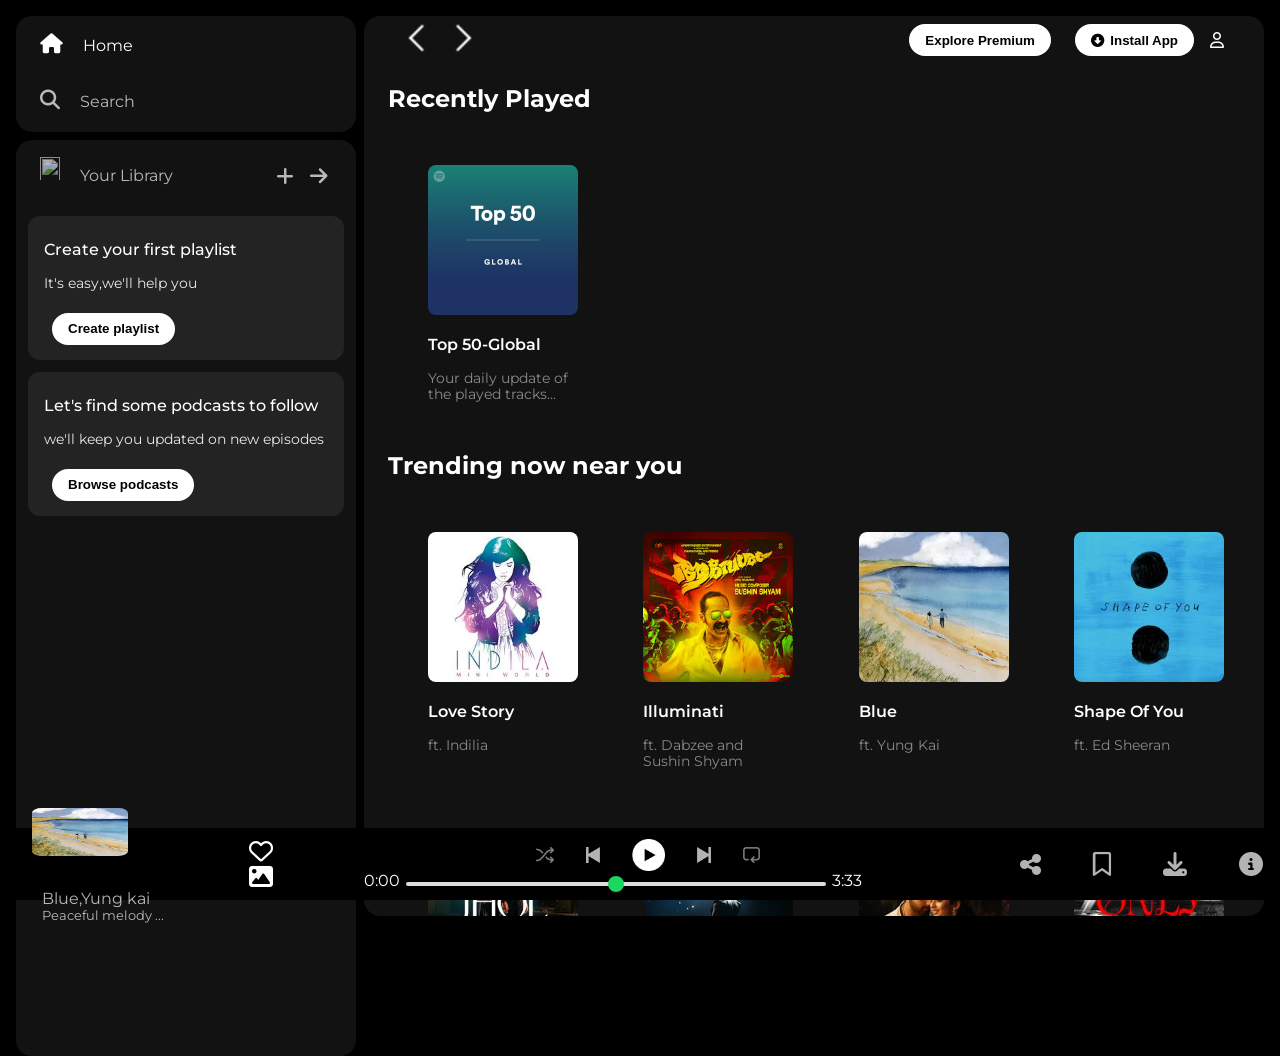
==== public/index.html @ 7adc6b74 "Update index.html" ====
<!DOCTYPE html>
<html lang="en">
<head>
    <meta charset="UTF-8">
    <meta name="viewport" content="width=device-width, initial-scale=1.0">
    <link rel="icon" href="../components/logo.png">
    <title>Spotify - Web Player: Music for everyone</title>
    <link rel="stylesheet" href="style.css"/>
    <link rel="stylesheet" href="https://cdnjs.cloudflare.com/ajax/libs/font-awesome/6.7.2/css/all.min.css" integrity="sha512-Evv84Mr4kqVGRNSgIGL/F/aIDqQb7xQ2vcrdIwxfjThSH8CSR7PBEakCr51Ck+w+/U6swU2Im1vVX0SVk9ABhg==" crossorigin="anonymous" referrerpolicy="no-referrer" />
    <link rel="preconnect" href="https://fonts.googleapis.com">
<link rel="preconnect" href="https://fonts.gstatic.com" crossorigin>
<link href="https://fonts.googleapis.com/css2?family=Montserrat:ital,wght@0,100..900;1,100..900&display=swap" rel="stylesheet">
    
</head>
<body>
    <div class="main">
    <div class="sidebar">
    <div class="nav">
        <div class="nav-option" style="opacity:1;" >
            <i class="fa-solid fa-house"></i>
            <a href="#">Home</a>
        </div>
        <div class="nav-option">
            <i class="fa-solid fa-magnifying-glass"></i>
            <a href="#">Search</a>
        </div>
    </div>
    <div class="library">
        <div class="options">
        <div class="lib-option nav-option">
            <img src="../components/Library_icon.png">
            <a href="#">Your Library</a>
            </div>
            <div class="icons">
                <i class="fa-solid fa-plus"></i>
                <i class="fa-solid fa-arrow-right"></i>
            </div>
        </div>
        <div class="lib-box">
            <div class="box">
                <p class="box-p1">Create your first playlist</p>
                <p class="box-p2">It's easy,we'll help you</p>
                <button class="badge">Create playlist</button>
            </div>
            <div class="box">
                <p class="box-p1">Let's find some podcasts to follow</p>
                <p class="box-p2">we'll keep you updated on new episodes</p>
                <button class="badge">Browse podcasts</div>
            </div>
            </div>
        </div>

    <div class="main_content">
        <div class="sticky-nav">
            <div class="sticky-nav-icons">
            <img src="../components/backic.png">
            <img src="../components/forwic.png" class="hide"></div>
            <div class="sticky-nav-options">
            <button class="badge nav-item hide">Explore Premium</button>
            <button class="badge nav-item dark-badge"><i class="fa-solid fa-circle-down"></i>Install App</button>
            <i class="fa-regular fa-user nav-item"></i></div>
            </div>


            <h2>Recently Played</h2>
            <div class="card-container">
                <div class="card">
                    <img src="../components/card1.jpeg" class="card-img">
                    <p class="card-title">Top 50-Global</p>
                    <p class="card-info">Your daily update of the played tracks...</p>
                </div>
            </div>



            <h2>Trending now near you</h2>
            <div class="card-container song-cards">
                <div class="card">
                    <img src="../components/card2.jpg" class="card-img">
                    <p class="card-title">Love Story</p>
                    <p class="card-info">ft. Indilia</p>
                </div>
                <div class="card">
                    <img src="../components/card3.jpg" class="card-img">
                    <p class="card-title">Illuminati</p>
                    <p class="card-info">ft. Dabzee and Sushin Shyam</p>
                </div>
                <div class="card">
                    <img src="../components/card4.jpg" class="card-img">
                    <p class="card-title">Blue</p>
                    <p class="card-info">ft. Yung Kai</p>
                </div>
                <div class="card">
                    <img src="../components/card7.jpg" class="card-img">
                    <p class="card-title">Shape Of You</p>
                    <p class="card-info">ft. Ed Sheeran</p>
                </div>
                <div class="card">
                    <img src="../components/card8.jpg" class="card-img">
                    <p class="card-title">Jhol</p>
                    <p class="card-info">ft. Mannu and Annural Khalid</p>
                </div>
                <div class="card">
                    <img src="../components/card13.jpg" class="card-img">
                    <p class="card-title">On my way</p>
                    <p class="card-info">ft. Alan Walker</p>
                </div>
                <div class="card">
                    <img src="../components/card14.jpg" class="card-img">
                    <p class="card-title">Marali Manasagide</p>
                    <p class="card-info">ft. Sanjith Hegde , Banaras</p>
                </div>
                <div class="card">
                    <img src="../components/card15.jpg" class="card-img">
                    <p class="card-title">Gata Only</p>
                    <p class="card-info">ft. FloyyMenor and Cris MJ</p>
                </div>
                <div class="card">
                    <img src="../components/card16.jpg" class="card-img">
                    <p class="card-title">Lexus</p>
                    <p class="card-info">ft. Ed Sheeran</p>
                </div>
                <div class="card">
                    <img src="../components/card17.jpg" class="card-img">
                    <p class="card-title">Bandiddu Obbane</p>
                    <p class="card-info">ft. Rahul Dit'O</p>
                </div>
                <div class="card">
                    <img src="../components/card18.jpg" class="card-img">
                    <p class="card-title">Bol do na zara</p>
                    <p class="card-info">Armaan Malik , Azaar.</p>
                </div>
                <div class="card new-card">
                    <b>Yet to come.... :)</b>
                </div>
            </div>

            <h2>Featured Charts</h2>
            <div class="card-container featured">
                <div class="card">
                    <img src="../components/card5.jpeg" class="card-img">
                    <p class="card-title">Top Songs Global</p>
                    <p class="card-info">Set up your weekly Global beat...</p>
                </div>
                <div class="card">
                    <img src="../components/card6.jpeg" class="card-img">
                    <p class="card-title">Top Songs India</p>
                    <p class="card-info">Set up your daily Indian beat...</p>
                </div>
                <div class="card">
                    <img src="../components/card9.jpg" class="card-img">
                    <p class="card-title">Top 50 India</p>
                    <p class="card-info">Wanna have a Indian funda in your ears...</p>
                </div>
                <div class="card">
                    <img src="../components/card10.jpg" class="card-img">
                    <p class="card-title">Top Hit Songs</p>
                    <p class="card-info">We have got the Best Hit Songs for u...</p>
                </div>
                <div class="card">
                    <img src="../components/card12.jpg" class="card-img">
                    <p class="card-title">Top Aura Songs</p>
                    <p class="card-info">Wanna have the Main Character feel...</p>
                </div>
                <div class="card">
                    <img src="../components/card11.jpg" class="card-img">
                    <p class="card-title">Top Romantic Songs</p>
                    <p class="card-info">Let us make your moment still more special...</p>
                </div>
                <div class="card">
                    <img src="../components/card19.jpg" class="card-img">
                    <p class="card-title">Top Sad Songs</p>
                    <p class="card-info">Let all your sadness wipe off with music..</p>
                </div>
                <div class="card">
                    <img src="../components/card20.jpg" class="card-img">
                    <p class="card-title">Top Relaxing Songs</p>
                    <p class="card-info">Perfect for eternal peace...</p>
                </div>
            </div>
            <div class="footer">
                <div class="line">

                </div>
            </div>
            </div>


    <div class="music-player">
        <div class="album">
            <div class="album-left">
                <img src="../components/card4.jpg">
                <div class="album-content">
                    <p><span style="font-size:1rem;opacity:1;">Blue,Yung kai</span><br>
                        Peaceful melody ...</p>
            </div>
            </div>
            <div class="album-icons">
                <i class="fa-regular fa-heart"></i>
                <i class="fa-solid fa-image"></i>
            </div>
        </div>
        <div class="player">
                <div class="player-controls">
                    <img src="../components/player_icon1.png" class="player-control-icon">
                    <img src="../components/player_icon2.png" class="player-control-icon sec" >
                    <img src="../components/player_icon3.png" class="player-control-icon" style="opacity:1; height:2rem;">
                    <img src="../components/player_icon4.png" class="player-control-icon sec " >
                    <img src="../components/player_icon5.png" class="player-control-icon ">
                </div>
                <div class="playback-bar">
                    <span class="curr-time">0:00</span>
                    <input type="range" min="0" max="100" step="1" class="progress-bar">
                    <span class="tot-time">3:33</span>
                </div>
        </div>
        <div class="control">
            <i class="fa-solid fa-share-nodes"></i>
            <i class="fa-regular fa-bookmark"></i>
            <i class="fa-solid fa-download"></i>
            <i class="fa-solid fa-circle-info"></i>
        </div>
    </div>
    </div>
</body>
</html>
---- public/style.css ----
body{
    font-family: "Montserrat", sans-serif;
    font-optical-sizing: auto;
    font-weight: weight;
    font-style: normal;
    background-color:#000;
    color:#fff;
    overflow:hidden;/* if the content goes outside the window or the screen then it will not be visible and we cant even get it by scrolling also */
}

.main{
    display:flex;
    height:100vh;
    padding:0.5rem;
}

.sidebar{
    background-color:#000;/* we ge this from color picker */
    width:340px;
    border-radius:1rem; /* 16px */
    margin-right:0.5rem;
}

.main_content{
    background-color:#121212;
    flex:1;/* it means the remaining spaces after giving necessary spaces to all the other elements such as sidebar and music-player*/
    border-radius:1rem;
    overflow:auto;/* we only need the scrolling feature for this part of the spotify beacuse it has got the list of songs */
    padding:0 1.5rem 0 1.5rem;
}

.music-player{
    background-color:rgb(0, 0, 0);
    position:fixed;
    bottom:0px;
    width:100%;
    height:72px;
}

a{
    text-decoration:none;
    color:#fff;
}

.nav{
    background-color: #121212;
    border-radius:1rem;
    display:flex;
    flex-direction:column;
    justify-content:center;
    height:100px;/* we can get this value by inspecting the original spotify website */
    padding:0.5rem 0.75rem;
}

.nav-option{
    line-height:2.5rem;
    opacity:0.7;
    padding:0.5rem 0.75rem;
}

.nav-option:hover{
    opacity:1;
}
.nav-option i{
    font-size:1.25rem;
}

.nav-option a{
    font-size:1rem;
    margin-left:1rem;
}

.library{
    background-color: #121212;
    border-radius:1rem;
    height:100%;
    margin-top:0.5rem;
    padding:0.5rem 0.75rem;
}

.options{
    display:flex;
    justify-content:space-between;
    align-items:center;
}

.lib-option img{
    height:1.5rem;
    width:1.25rem;
}

.icons{
    font-size:1.25rem;  
    display:flex;
}

.icons i{
    opacity:0.7;
    margin-right:1rem;
}

.icons i:hover{
    opacity:1;
}

.box{
   background-color:#232323;
    height:8rem;
    border-radius:0.75rem;
    margin:0.75rem 0 0.75rem 0;
    padding:0.5rem 1rem;
}

.box-p1{
    font-size:1rem;
    font-weight:500;
}

.box-p2{
    font-size:0.85rem;
    opacity:0.9;
}

.badge{
    background-color:#fff;
    border:none;
    border-radius:100px;
    padding:0.25rem 1rem;
    font-weight:700;
    color:black;
    margin:0.5rem;
    height:2rem;
    width:fit-content;
}

.sticky-nav{
    position:sticky;
    top:0;
    background-color:#121212;
    display:flex;
    justify-content:space-between;
    align-items:center;
    padding-top:1rem 0 1rem 0;
    z-index:10;
}

.sticky-nav-icons img{
 height:2rem;
 width:2rem;
 margin-left:0.75rem;
}

.sticky-nav-options{
    display:flex;
    justify-content: center;
    align-items: center;
}

.nav-item{
    margin-right:1rem;
}
.dark-badge{
    background-color: #fff;
    color:#000;
}
.dark-badge i{
    margin-right:0.4rem;
}

@media (max-width:1000px){
    .hide{
        display:none;
    }
}

.card{
    background-color:#121212;
    width:150px;
    border-radius:0.5rem;
    padding:1rem;
    margin-left:1.5rem;
    margin-top:1rem;
}

.card:hover{
    background-color:#232323;
}

.card-container{
    display:flex;
    flex-wrap:wrap;
}

.song-cards{
    justify-content: space-between;
}
.card-img{
    width:100%;
    border-radius:0.5rem;
}

.card-title{
  font-weight:600;
}

.card-info{
    font-size:0.85rem;
    opacity:0.5;
}

.new-card{
    opacity:0;
    text-align:center;
    padding-top:8rem;
}

.new-card:hover{
    opacity:0.7;
    color:#575050;
    font-style:italic;
}

.featured div{
    margin-right:2rem;
}

.footer{
    height:300px;
    display:flex;
    align-items:center;
    justify-content: center;
}

.line{
    width:90%;
    height:50%;
    border-top:1px solid white;
    opacity:0.4l
}

.music-player{
    display:flex;
    justify-content:space-between;
    align-items:center;
}

.player-controls{
    display:flex;
    justify-content:center;
    align-items:center;   
}


.player{
    width:50%;
}

.player-control-icon{
    height:1rem;
    margin-right:2rem;
    opacity:0.5;
}

.sec{
    opacity:0.7
}

.player-control-icon:hover{
    opacity:1;
}

.progress-bar{
    width:70%;
    /* appearance property controls the UI of the element based on the operating system in which we are opening it 
    by setting it to null we can remove those default styles and apply our own styles for that element*/
    appearance:none;
    background-color:transparent;
    cursor:pointer;
    /* we can study the document "quirksmode.org" for leaarning on how to style sliders in css */
}

.progress-bar::-webkit-slider-runnable-track{
    background-color:#ddd;
    border-radius:100px;
    height:0.2rem;
}

.progress-bar::-webkit-slider-thumb{
    appearance: none;
    height:1rem;
    width:1rem;
    background-color:#1bd760;
    border-radius:50%;
    margin-top:-6px;
}

.album{
    width:25%;
    padding:1rem;
    justify-content:space-between;
    align-items:center;
    display:flex;
     margin-right:1rem;
}

.album img{
    height:3rem;
    width:6rem;
    border-radius:10%;
    justify-content:center;
    margin-top:2rem;
}
.album-content{
    display:inline-block;
    opacity:1;
    font-size:1.2rem;
    margin-left:0.6rem;
    margin-top:1rem;
}
.album-content p{
    opacity:0.7;
    font-size:0.8rem;
    padding-bottom:1rem;
}

.album-content p:hover{
    opacity:1;
}
.album-icons{
    margin-right:2rem;
}
.album-icons i{
    padding-right:0.8rem;
    font-size:1.5rem;
}
.album-left{
    padding-right:4rem;
    justify-content:center;
}


.control{
    width:25%;
    margin-left:2rem;
}
.control i{
    padding:1rem;
    font-size:1.5rem;
    padding:1.5rem;
    opacity:0.7;
}
.control i:hover{
    opacity:1;
    font-size:1.8rem;
}
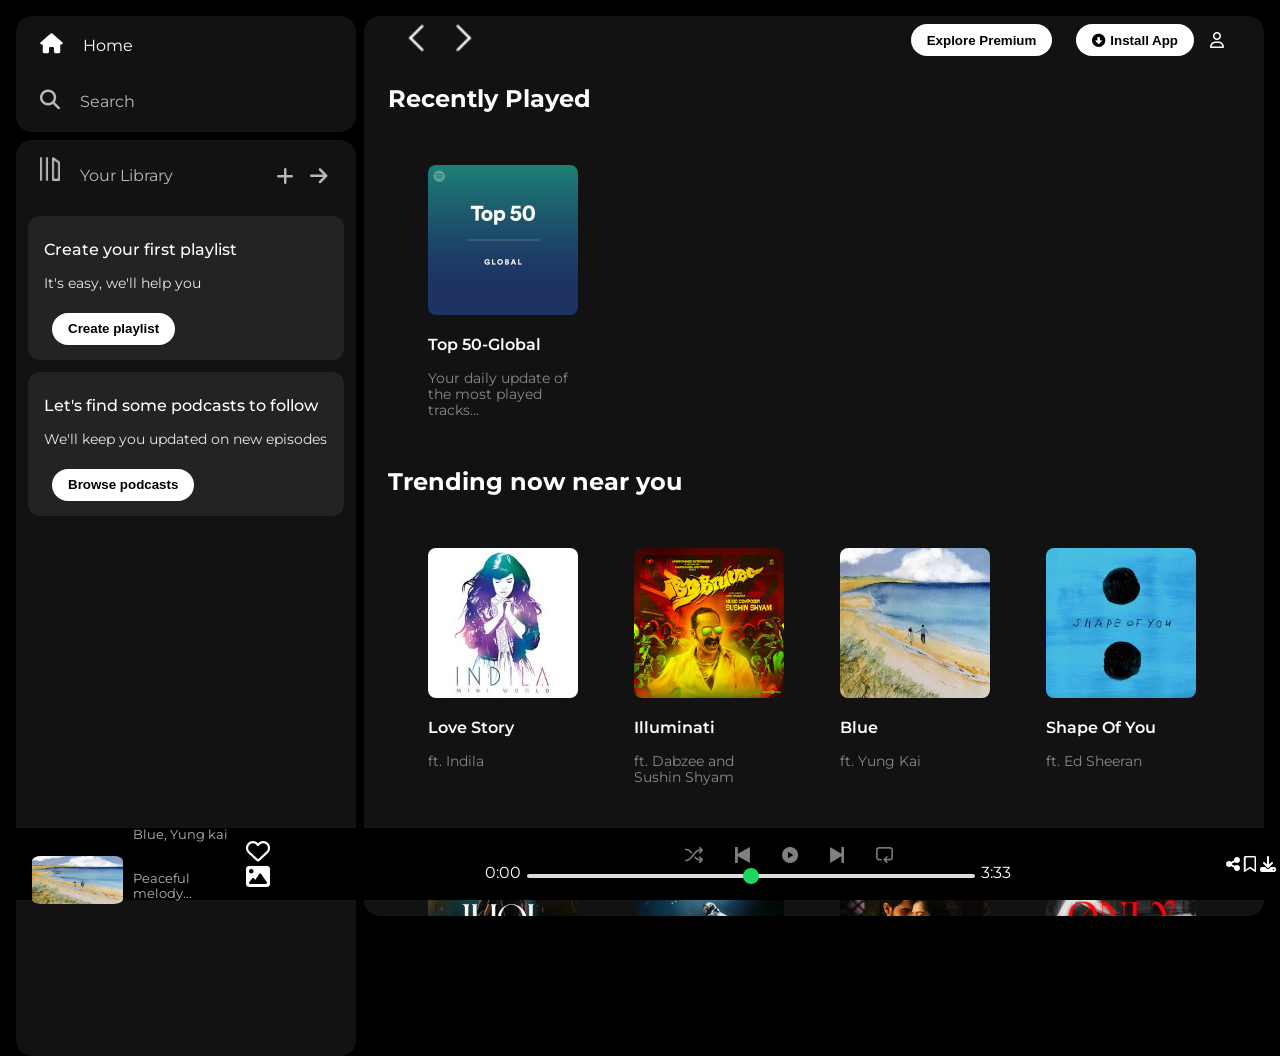
==== commit 3f6aa396: "Update index.html" ====
--- a/public/index.html
+++ b/public/index.html
@@ -6,221 +6,177 @@
     <link rel="icon" href="../components/logo.png">
     <title>Spotify - Web Player: Music for everyone</title>
     <link rel="stylesheet" href="style.css"/>
-    <link rel="stylesheet" href="https://cdnjs.cloudflare.com/ajax/libs/font-awesome/6.7.2/css/all.min.css" integrity="sha512-Evv84Mr4kqVGRNSgIGL/F/aIDqQb7xQ2vcrdIwxfjThSH8CSR7PBEakCr51Ck+w+/U6swU2Im1vVX0SVk9ABhg==" crossorigin="anonymous" referrerpolicy="no-referrer" />
+    <link rel="stylesheet" href="https://cdnjs.cloudflare.com/ajax/libs/font-awesome/6.5.2/css/all.min.css" integrity="sha512-SnH5WK+bZxgPHs44uWIX+LLJAJ9/2PkPKZ5QiAj6Ta86w+fsb2TkcmfRyVX3pBnMFcV7oQPJkl9QevSCWr3W6A==" crossorigin="anonymous" referrerpolicy="no-referrer" />
     <link rel="preconnect" href="https://fonts.googleapis.com">
-<link rel="preconnect" href="https://fonts.gstatic.com" crossorigin>
-<link href="https://fonts.googleapis.com/css2?family=Montserrat:ital,wght@0,100..900;1,100..900&display=swap" rel="stylesheet">
-    
+    <link rel="preconnect" href="https://fonts.gstatic.com" crossorigin>
+    <link href="https://fonts.googleapis.com/css2?family=Montserrat:ital,wght@0,100..900;1,100..900&display=swap" rel="stylesheet">
 </head>
 <body>
     <div class="main">
-    <div class="sidebar">
-    <div class="nav">
-        <div class="nav-option" style="opacity:1;" >
-            <i class="fa-solid fa-house"></i>
-            <a href="#">Home</a>
-        </div>
-        <div class="nav-option">
-            <i class="fa-solid fa-magnifying-glass"></i>
-            <a href="#">Search</a>
-        </div>
-    </div>
-    <div class="library">
-        <div class="options">
-        <div class="lib-option nav-option">
-            <img src="../components/Library_icon.png">
-            <a href="#">Your Library</a>
+        <div class="sidebar">
+            <div class="nav">
+                <div class="nav-option" style="opacity:1;">
+                    <i class="fa-solid fa-house"></i>
+                    <a href="#">Home</a>
+                </div>
+                <div class="nav-option">
+                    <i class="fa-solid fa-magnifying-glass"></i>
+                    <a href="#">Search</a>
+                </div>
             </div>
-            <div class="icons">
-                <i class="fa-solid fa-plus"></i>
-                <i class="fa-solid fa-arrow-right"></i>
-            </div>
-        </div>
-        <div class="lib-box">
-            <div class="box">
-                <p class="box-p1">Create your first playlist</p>
-                <p class="box-p2">It's easy,we'll help you</p>
-                <button class="badge">Create playlist</button>
-            </div>
-            <div class="box">
-                <p class="box-p1">Let's find some podcasts to follow</p>
-                <p class="box-p2">we'll keep you updated on new episodes</p>
-                <button class="badge">Browse podcasts</div>
-            </div>
+            <div class="library">
+                <div class="options">
+                    <div class="lib-option nav-option">
+                        <img src="../components/library_icon.png" alt="Library Icon">
+                        <a href="#">Your Library</a>
+                    </div>
+                    <div class="icons">
+                        <i class="fa-solid fa-plus"></i>
+                        <i class="fa-solid fa-arrow-right"></i>
+                    </div>
+                </div>
+                <div class="lib-box">
+                    <div class="box">
+                        <p class="box-p1">Create your first playlist</p>
+                        <p class="box-p2">It's easy, we'll help you</p>
+                        <button class="badge">Create playlist</button>
+                    </div>
+                    <div class="box">
+                        <p class="box-p1">Let's find some podcasts to follow</p>
+                        <p class="box-p2">We'll keep you updated on new episodes</p>
+                        <button class="badge">Browse podcasts</button>
+                    </div>
+                </div>
             </div>
         </div>
 
-    <div class="main_content">
-        <div class="sticky-nav">
-            <div class="sticky-nav-icons">
-            <img src="../components/backic.png">
-            <img src="../components/forwic.png" class="hide"></div>
-            <div class="sticky-nav-options">
-            <button class="badge nav-item hide">Explore Premium</button>
-            <button class="badge nav-item dark-badge"><i class="fa-solid fa-circle-down"></i>Install App</button>
-            <i class="fa-regular fa-user nav-item"></i></div>
+        <div class="main_content">
+            <div class="sticky-nav">
+                <div class="sticky-nav-icons">
+                    <img src="../components/backic.png" alt="Back">
+                    <img src="../components/forwic.png" class="hide" alt="Forward">
+                </div>
+                <div class="sticky-nav-options">
+                    <button class="badge nav-item hide">Explore Premium</button>
+                    <button class="badge nav-item dark-badge"><i class="fa-solid fa-circle-down" style="margin-right: 5px;"></i>Install App</button>
+                    <i class="fa-regular fa-user nav-item"></i>
+                </div>
             </div>
-
 
             <h2>Recently Played</h2>
             <div class="card-container">
                 <div class="card">
-                    <img src="../components/card1.jpeg" class="card-img">
+                    <img src="../components/card1.jpeg" class="card-img" alt="Album Art">
                     <p class="card-title">Top 50-Global</p>
-                    <p class="card-info">Your daily update of the played tracks...</p>
+                    <p class="card-info">Your daily update of the most played tracks...</p>
                 </div>
             </div>
 
-
-
             <h2>Trending now near you</h2>
-            <div class="card-container song-cards">
+            <div class="card-container">
                 <div class="card">
-                    <img src="../components/card2.jpg" class="card-img">
+                    <img src="../components/card2.jpg" class="card-img" alt="Album Art">
                     <p class="card-title">Love Story</p>
-                    <p class="card-info">ft. Indilia</p>
+                    <p class="card-info">ft. Indila</p>
                 </div>
                 <div class="card">
-                    <img src="../components/card3.jpg" class="card-img">
+                    <img src="../components/card3.jpg" class="card-img" alt="Album Art">
                     <p class="card-title">Illuminati</p>
                     <p class="card-info">ft. Dabzee and Sushin Shyam</p>
                 </div>
                 <div class="card">
-                    <img src="../components/card4.jpg" class="card-img">
+                    <img src="../components/card4.jpg" class="card-img" alt="Album Art">
                     <p class="card-title">Blue</p>
                     <p class="card-info">ft. Yung Kai</p>
                 </div>
                 <div class="card">
-                    <img src="../components/card7.jpg" class="card-img">
+                    <img src="../components/card7.jpg" class="card-img" alt="Album Art">
                     <p class="card-title">Shape Of You</p>
                     <p class="card-info">ft. Ed Sheeran</p>
                 </div>
                 <div class="card">
-                    <img src="../components/card8.jpg" class="card-img">
+                    <img src="../components/card8.jpg" class="card-img" alt="Album Art">
                     <p class="card-title">Jhol</p>
                     <p class="card-info">ft. Mannu and Annural Khalid</p>
                 </div>
                 <div class="card">
-                    <img src="../components/card13.jpg" class="card-img">
+                    <img src="../components/card13.jpg" class="card-img" alt="Album Art">
                     <p class="card-title">On my way</p>
                     <p class="card-info">ft. Alan Walker</p>
                 </div>
                 <div class="card">
-                    <img src="../components/card14.jpg" class="card-img">
+                    <img src="../components/card14.jpg" class="card-img" alt="Album Art">
                     <p class="card-title">Marali Manasagide</p>
-                    <p class="card-info">ft. Sanjith Hegde , Banaras</p>
+                    <p class="card-info">ft. Sanjith Hegde, Banaras</p>
                 </div>
                 <div class="card">
-                    <img src="../components/card15.jpg" class="card-img">
+                    <img src="../components/card15.jpg" class="card-img" alt="Album Art">
                     <p class="card-title">Gata Only</p>
                     <p class="card-info">ft. FloyyMenor and Cris MJ</p>
-                </div>
-                <div class="card">
-                    <img src="../components/card16.jpg" class="card-img">
-                    <p class="card-title">Lexus</p>
-                    <p class="card-info">ft. Ed Sheeran</p>
-                </div>
-                <div class="card">
-                    <img src="../components/card17.jpg" class="card-img">
-                    <p class="card-title">Bandiddu Obbane</p>
-                    <p class="card-info">ft. Rahul Dit'O</p>
-                </div>
-                <div class="card">
-                    <img src="../components/card18.jpg" class="card-img">
-                    <p class="card-title">Bol do na zara</p>
-                    <p class="card-info">Armaan Malik , Azaar.</p>
-                </div>
-                <div class="card new-card">
-                    <b>Yet to come.... :)</b>
                 </div>
             </div>
 
             <h2>Featured Charts</h2>
-            <div class="card-container featured">
+            <div class="card-container">
                 <div class="card">
-                    <img src="../components/card5.jpeg" class="card-img">
+                    <img src="../components/card5.jpeg" class="card-img" alt="Album Art">
                     <p class="card-title">Top Songs Global</p>
                     <p class="card-info">Set up your weekly Global beat...</p>
                 </div>
                 <div class="card">
-                    <img src="../components/card6.jpeg" class="card-img">
+                    <img src="../components/card6.jpeg" class="card-img" alt="Album Art">
                     <p class="card-title">Top Songs India</p>
                     <p class="card-info">Set up your daily Indian beat...</p>
                 </div>
                 <div class="card">
-                    <img src="../components/card9.jpg" class="card-img">
+                    <img src="../components/card9.jpg" class="card-img" alt="Album Art">
                     <p class="card-title">Top 50 India</p>
                     <p class="card-info">Wanna have a Indian funda in your ears...</p>
                 </div>
                 <div class="card">
-                    <img src="../components/card10.jpg" class="card-img">
+                    <img src="../components/card10.jpg" class="card-img" alt="Album Art">
                     <p class="card-title">Top Hit Songs</p>
                     <p class="card-info">We have got the Best Hit Songs for u...</p>
                 </div>
-                <div class="card">
-                    <img src="../components/card12.jpg" class="card-img">
-                    <p class="card-title">Top Aura Songs</p>
-                    <p class="card-info">Wanna have the Main Character feel...</p>
+            </div>
+            <div class="footer">
+                <div class="line"></div>
+            </div>
+        </div>
+
+        <div class="music-player">
+            <div class="album">
+                <img src="../components/card4.jpg" alt="Album art for currently playing song">
+                <div class="album-content">
+                    <p class="song-title">Blue, Yung kai</p>
+                    <p class="song-artist">Peaceful melody...</p>
                 </div>
-                <div class="card">
-                    <img src="../components/card11.jpg" class="card-img">
-                    <p class="card-title">Top Romantic Songs</p>
-                    <p class="card-info">Let us make your moment still more special...</p>
-                </div>
-                <div class="card">
-                    <img src="../components/card19.jpg" class="card-img">
-                    <p class="card-title">Top Sad Songs</p>
-                    <p class="card-info">Let all your sadness wipe off with music..</p>
-                </div>
-                <div class="card">
-                    <img src="../components/card20.jpg" class="card-img">
-                    <p class="card-title">Top Relaxing Songs</p>
-                    <p class="card-info">Perfect for eternal peace...</p>
+                <div class="album-icons">
+                    <i class="fa-regular fa-heart"></i>
+                    <i class="fa-solid fa-image"></i>
                 </div>
             </div>
-            <div class="footer">
-                <div class="line">
-
-                </div>
-            </div>
-            </div>
-
-
-    <div class="music-player">
-        <div class="album">
-            <div class="album-left">
-                <img src="../components/card4.jpg">
-                <div class="album-content">
-                    <p><span style="font-size:1rem;opacity:1;">Blue,Yung kai</span><br>
-                        Peaceful melody ...</p>
-            </div>
-            </div>
-            <div class="album-icons">
-                <i class="fa-regular fa-heart"></i>
-                <i class="fa-solid fa-image"></i>
-            </div>
-        </div>
-        <div class="player">
+            <div class="player">
                 <div class="player-controls">
-                    <img src="../components/player_icon1.png" class="player-control-icon">
-                    <img src="../components/player_icon2.png" class="player-control-icon sec" >
-                    <img src="../components/player_icon3.png" class="player-control-icon" style="opacity:1; height:2rem;">
-                    <img src="../components/player_icon4.png" class="player-control-icon sec " >
-                    <img src="../components/player_icon5.png" class="player-control-icon ">
+                    <img src="../components/player_icon1.png" class="player-control-icon" alt="Shuffle">
+                    <img src="../components/player_icon2.png" class="player-control-icon" alt="Previous">
+                    <img src="../components/player_icon3.png" class="player-control-icon play-btn" alt="Play">
+                    <img src="../components/player_icon4.png" class="player-control-icon" alt="Next">
+                    <img src="../components/player_icon5.png" class="player-control-icon" alt="Repeat">
                 </div>
                 <div class="playback-bar">
                     <span class="curr-time">0:00</span>
                     <input type="range" min="0" max="100" step="1" class="progress-bar">
                     <span class="tot-time">3:33</span>
                 </div>
+            </div>
+            <div class="controls">
+                <i class="fa-solid fa-share-nodes"></i>
+                <i class="fa-regular fa-bookmark"></i>
+                <i class="fa-solid fa-download"></i>
+                <i class="fa-solid fa-circle-info"></i>
+            </div>
         </div>
-        <div class="control">
-            <i class="fa-solid fa-share-nodes"></i>
-            <i class="fa-regular fa-bookmark"></i>
-            <i class="fa-solid fa-download"></i>
-            <i class="fa-solid fa-circle-info"></i>
-        </div>
-    </div>
     </div>
 </body>
 </html>
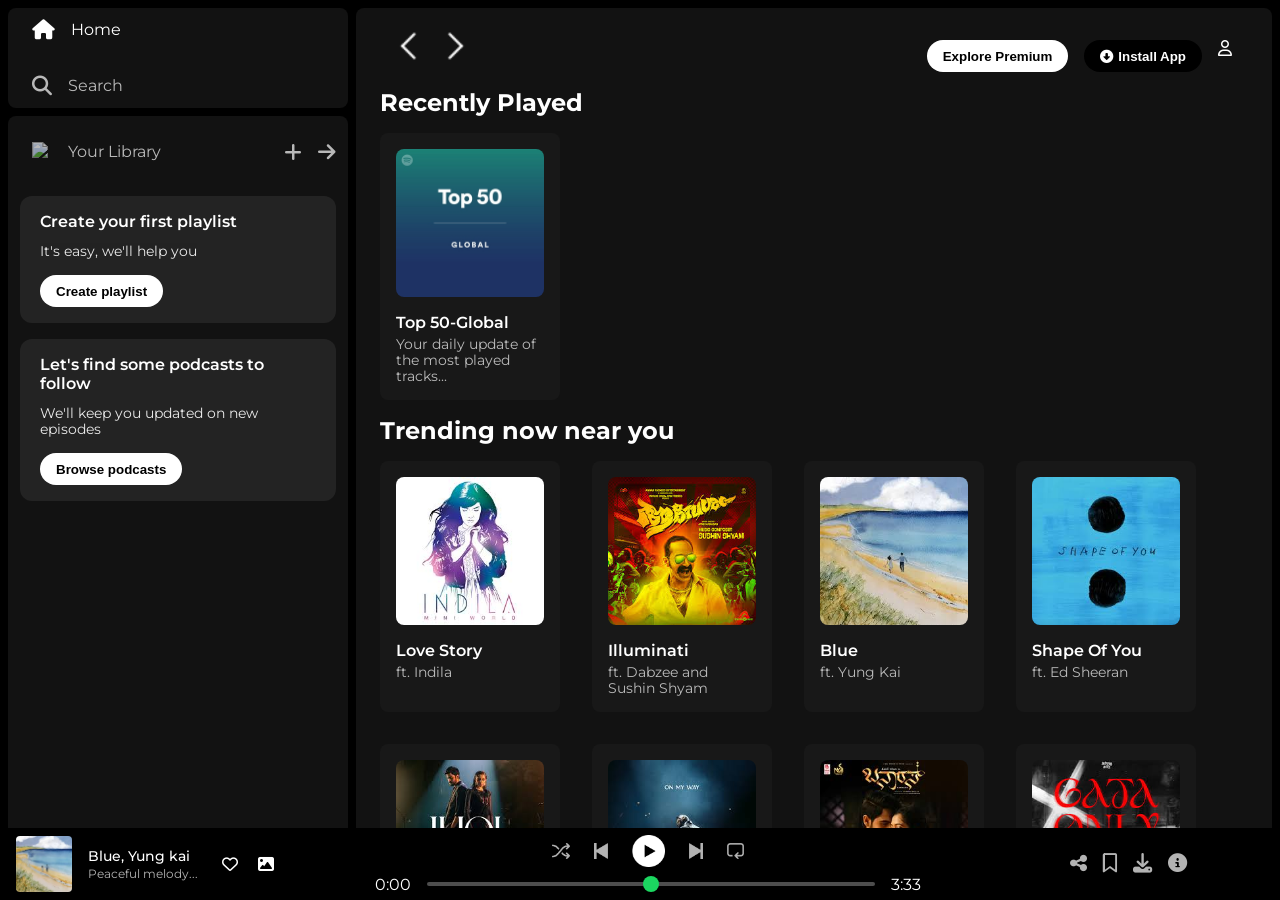
==== commit 5982dc8b: "Update index.html" ====
--- a/public/index.html
+++ b/public/index.html
@@ -27,7 +27,7 @@
             <div class="library">
                 <div class="options">
                     <div class="lib-option nav-option">
-                        <img src="../components/library_icon.png" alt="Library Icon">
+                        <img src="../components/Library_icon.png" alt="Library Icon">
                         <a href="#">Your Library</a>
                     </div>
                     <div class="icons">
@@ -180,3 +180,4 @@
     </div>
 </body>
 </html>
+
--- a/public/style.css
+++ b/public/style.css
@@ -1,355 +1,358 @@
-body{
+/* ADDED: A common reset to prevent padding/border issues */
+* {
+    margin: 0;
+    padding: 0;
+    box-sizing: border-box;
+}
+
+body {
     font-family: "Montserrat", sans-serif;
-    font-optical-sizing: auto;
-    font-weight: weight;
-    font-style: normal;
-    background-color:#000;
-    color:#fff;
-    overflow:hidden;/* if the content goes outside the window or the screen then it will not be visible and we cant even get it by scrolling also */
-}
-
-.main{
-    display:flex;
-    height:100vh;
-    padding:0.5rem;
-}
-
-.sidebar{
-    background-color:#000;/* we ge this from color picker */
-    width:340px;
-    border-radius:1rem; /* 16px */
-    margin-right:0.5rem;
-}
-
-.main_content{
-    background-color:#121212;
-    flex:1;/* it means the remaining spaces after giving necessary spaces to all the other elements such as sidebar and music-player*/
-    border-radius:1rem;
-    overflow:auto;/* we only need the scrolling feature for this part of the spotify beacuse it has got the list of songs */
-    padding:0 1.5rem 0 1.5rem;
-}
-
-.music-player{
-    background-color:rgb(0, 0, 0);
-    position:fixed;
-    bottom:0px;
-    width:100%;
-    height:72px;
-}
-
-a{
-    text-decoration:none;
-    color:#fff;
-}
-
-.nav{
+    background-color: #000;
+    color: #fff;
+    overflow: hidden;
+}
+
+.main {
+    display: flex;
+    height: 100vh;
+    padding: 0.5rem;
+}
+
+.sidebar {
+    background-color: #000;
+    width: 340px;
+    border-radius: 0.5rem;
+    margin-right: 0.5rem;
+    display: flex;
+    flex-direction: column;
+}
+
+.main_content {
     background-color: #121212;
-    border-radius:1rem;
-    display:flex;
-    flex-direction:column;
-    justify-content:center;
-    height:100px;/* we can get this value by inspecting the original spotify website */
-    padding:0.5rem 0.75rem;
-}
-
-.nav-option{
-    line-height:2.5rem;
-    opacity:0.7;
-    padding:0.5rem 0.75rem;
-}
-
-.nav-option:hover{
-    opacity:1;
-}
-.nav-option i{
-    font-size:1.25rem;
-}
-
-.nav-option a{
-    font-size:1rem;
-    margin-left:1rem;
-}
-
-.library{
+    flex: 1;
+    border-radius: 0.5rem;
+    overflow: auto;
+    padding: 0 1.5rem;
+}
+
+.music-player {
+    background-color: #000;
+    position: fixed;
+    bottom: 0;
+    width: 100%;
+    height: 72px;
+    display: flex;
+    justify-content: space-between;
+    align-items: center;
+}
+
+a {
+    text-decoration: none;
+    color: #fff;
+}
+
+.nav {
     background-color: #121212;
-    border-radius:1rem;
-    height:100%;
-    margin-top:0.5rem;
-    padding:0.5rem 0.75rem;
-}
-
-.options{
-    display:flex;
-    justify-content:space-between;
-    align-items:center;
-}
-
-.lib-option img{
-    height:1.5rem;
-    width:1.25rem;
-}
-
-.icons{
-    font-size:1.25rem;  
-    display:flex;
-}
-
-.icons i{
-    opacity:0.7;
-    margin-right:1rem;
-}
-
-.icons i:hover{
-    opacity:1;
-}
-
-.box{
-   background-color:#232323;
-    height:8rem;
-    border-radius:0.75rem;
-    margin:0.75rem 0 0.75rem 0;
-    padding:0.5rem 1rem;
-}
-
-.box-p1{
-    font-size:1rem;
-    font-weight:500;
-}
-
-.box-p2{
-    font-size:0.85rem;
-    opacity:0.9;
-}
-
-.badge{
-    background-color:#fff;
-    border:none;
-    border-radius:100px;
-    padding:0.25rem 1rem;
-    font-weight:700;
-    color:black;
-    margin:0.5rem;
-    height:2rem;
-    width:fit-content;
-}
-
-.sticky-nav{
-    position:sticky;
-    top:0;
-    background-color:#121212;
-    display:flex;
-    justify-content:space-between;
-    align-items:center;
-    padding-top:1rem 0 1rem 0;
-    z-index:10;
-}
-
-.sticky-nav-icons img{
- height:2rem;
- width:2rem;
- margin-left:0.75rem;
-}
-
-.sticky-nav-options{
-    display:flex;
-    justify-content: center;
-    align-items: center;
-}
-
-.nav-item{
-    margin-right:1rem;
-}
-.dark-badge{
+    border-radius: 0.5rem;
+    display: flex;
+    flex-direction: column;
+    justify-content: center;
+    height: 100px;
+    padding: 0.5rem 0.75rem;
+}
+
+.nav-option {
+    line-height: 2.5rem;
+    opacity: 0.7;
+    padding: 0.5rem 0.75rem;
+    display: flex;
+    align-items: center;
+    transition: opacity 0.2s ease-in-out;
+}
+
+.nav-option:hover {
+    opacity: 1;
+}
+
+.nav-option i {
+    font-size: 1.25rem;
+}
+
+.nav-option a {
+    font-size: 1rem;
+    margin-left: 1rem;
+}
+
+.library {
+    background-color: #121212;
+    border-radius: 0.5rem;
+    margin-top: 0.5rem;
+    padding: 0.5rem 0.75rem;
+    flex-grow: 1; /* ADDED: This makes the library take up all available space */
+    overflow: auto; /* ADDED: Allows scrolling if content overflows */
+}
+
+.options {
+    display: flex;
+    justify-content: space-between;
+    align-items: center;
+}
+
+.lib-option img {
+    height: 1.25rem;
+    width: 1.25rem;
+}
+
+.icons {
+    font-size: 1.25rem;
+    display: flex;
+    gap: 1rem; /* ADDED: Better spacing than margin */
+}
+
+.icons i {
+    opacity: 0.7;
+    cursor: pointer;
+    transition: opacity 0.2s ease-in-out;
+}
+
+.icons i:hover {
+    opacity: 1;
+}
+
+.box {
+    background-color: #232323;
+    border-radius: 0.75rem;
+    margin: 1rem 0;
+    padding: 1rem 1.25rem;
+}
+
+.box-p1 {
+    font-size: 1rem;
+    font-weight: 600;
+}
+
+.box-p2 {
+    font-size: 0.85rem;
+    opacity: 0.9;
+    margin-top: 0.75rem;
+}
+
+.badge {
     background-color: #fff;
-    color:#000;
-}
-.dark-badge i{
-    margin-right:0.4rem;
-}
-
-@media (max-width:1000px){
-    .hide{
-        display:none;
+    border: none;
+    border-radius: 100px;
+    padding: 0.25rem 1rem;
+    font-weight: 700;
+    color: black;
+    margin-top: 1rem;
+    height: 2rem;
+    width: fit-content;
+    cursor: pointer;
+    transition: transform 0.1s ease-in-out;
+}
+
+.badge:hover {
+    transform: scale(1.05);
+}
+
+.sticky-nav {
+    position: sticky;
+    top: 0;
+    background-color: #121212;
+    display: flex;
+    justify-content: space-between;
+    align-items: center;
+    padding: 1rem 0;
+    z-index: 10;
+}
+
+.sticky-nav-icons img {
+    height: 2rem;
+    width: 2rem;
+    margin-left: 0.75rem;
+}
+
+.sticky-nav-options {
+    display: flex;
+    justify-content: center;
+    align-items: center;
+}
+
+.nav-item {
+    margin-right: 1rem;
+}
+
+.dark-badge {
+    background-color: black;
+    color: #fff;
+}
+
+@media (max-width: 1000px) {
+    .hide {
+        display: none;
     }
 }
 
-.card{
-    background-color:#121212;
-    width:150px;
-    border-radius:0.5rem;
-    padding:1rem;
-    margin-left:1.5rem;
-    margin-top:1rem;
-}
-
-.card:hover{
-    background-color:#232323;
-}
-
-.card-container{
-    display:flex;
-    flex-wrap:wrap;
-}
-
-.song-cards{
-    justify-content: space-between;
-}
-.card-img{
-    width:100%;
-    border-radius:0.5rem;
-}
-
-.card-title{
-  font-weight:600;
-}
-
-.card-info{
-    font-size:0.85rem;
-    opacity:0.5;
-}
-
-.new-card{
-    opacity:0;
-    text-align:center;
-    padding-top:8rem;
-}
-
-.new-card:hover{
-    opacity:0.7;
-    color:#575050;
-    font-style:italic;
-}
-
-.featured div{
-    margin-right:2rem;
-}
-
-.footer{
-    height:300px;
-    display:flex;
-    align-items:center;
-    justify-content: center;
-}
-
-.line{
-    width:90%;
-    height:50%;
-    border-top:1px solid white;
-    opacity:0.4l
-}
-
-.music-player{
-    display:flex;
-    justify-content:space-between;
-    align-items:center;
-}
-
-.player-controls{
-    display:flex;
-    justify-content:center;
-    align-items:center;   
-}
-
-
-.player{
-    width:50%;
-}
-
-.player-control-icon{
-    height:1rem;
-    margin-right:2rem;
-    opacity:0.5;
-}
-
-.sec{
-    opacity:0.7
-}
-
-.player-control-icon:hover{
-    opacity:1;
-}
-
-.progress-bar{
-    width:70%;
-    /* appearance property controls the UI of the element based on the operating system in which we are opening it 
-    by setting it to null we can remove those default styles and apply our own styles for that element*/
-    appearance:none;
-    background-color:transparent;
-    cursor:pointer;
-    /* we can study the document "quirksmode.org" for leaarning on how to style sliders in css */
-}
-
-.progress-bar::-webkit-slider-runnable-track{
-    background-color:#ddd;
-    border-radius:100px;
-    height:0.2rem;
-}
-
-.progress-bar::-webkit-slider-thumb{
+.card {
+    background-color: #181818;
+    width: 180px; /* Increased size slightly */
+    border-radius: 0.5rem;
+    padding: 1rem;
+    margin: 1rem;
+    transition: background-color 0.2s ease-in-out;
+}
+
+.card:hover {
+    background-color: #282828;
+}
+
+.card-container {
+    display: flex;
+    flex-wrap: wrap;
+    margin-left: -1rem; /* Counteract card margin */
+}
+
+.card-img {
+    width: 100%;
+    border-radius: 0.5rem;
+}
+
+.card-title {
+    font-weight: 600;
+    margin-top: 0.75rem;
+}
+
+.card-info {
+    font-size: 0.85rem;
+    opacity: 0.7;
+    margin-top: 0.25rem;
+}
+
+.footer {
+    height: 300px;
+    display: flex;
+    align-items: center;
+    justify-content: center;
+}
+
+.line {
+    width: 90%;
+    height: 50%;
+    border-top: 1px solid white;
+    opacity: 0.4; /* FIX: Corrected typo '0.4l' */
+}
+
+/* --- Music Player Styles --- */
+.album {
+    width: 25%;
+    display: flex;
+    align-items: center;
+    padding-left: 0.5rem;
+    gap: 1rem;
+}
+
+.album img {
+    height: 3.5rem; /* Tweak: Make it a square */
+    width: 3.5rem;
+    border-radius: 4px;
+    object-fit: cover; /* Tweak: Prevents image stretching */
+}
+
+.album-content {
+    line-height: 1.4;
+}
+.song-title {
+    font-weight: 500;
+    font-size: 0.9rem;
+}
+
+.song-artist {
+    opacity: 0.7;
+    font-size: 0.75rem;
+}
+
+.album-icons i {
+    cursor: pointer;
+    margin: 0 0.5rem;
+}
+
+.player {
+    width: 50%;
+}
+
+.player-controls {
+    display: flex;
+    justify-content: center;
+    align-items: center;
+    gap: 1.5rem; /* Tweak: Use gap for spacing */
+}
+
+.player-control-icon {
+    height: 1rem;
+    opacity: 0.7;
+    transition: all 0.2s;
+    cursor: pointer;
+}
+
+.player-control-icon:hover {
+    opacity: 1;
+    transform: scale(1.1);
+}
+
+.play-btn {
+    height: 2rem;
+    opacity: 1;
+}
+
+.play-btn:hover {
+    transform: scale(1.1);
+}
+
+.playback-bar {
+    display: flex;
+    justify-content: center;
+    align-items: center;
+    gap: 1rem;
+    margin-top: 0.5rem;
+}
+
+.progress-bar {
+    width: 70%;
     appearance: none;
-    height:1rem;
-    width:1rem;
-    background-color:#1bd760;
-    border-radius:50%;
-    margin-top:-6px;
-}
-
-.album{
-    width:25%;
-    padding:1rem;
-    justify-content:space-between;
-    align-items:center;
-    display:flex;
-     margin-right:1rem;
-}
-
-.album img{
-    height:3rem;
-    width:6rem;
-    border-radius:10%;
-    justify-content:center;
-    margin-top:2rem;
-}
-.album-content{
-    display:inline-block;
-    opacity:1;
-    font-size:1.2rem;
-    margin-left:0.6rem;
-    margin-top:1rem;
-}
-.album-content p{
-    opacity:0.7;
-    font-size:0.8rem;
-    padding-bottom:1rem;
-}
-
-.album-content p:hover{
-    opacity:1;
-}
-.album-icons{
-    margin-right:2rem;
-}
-.album-icons i{
-    padding-right:0.8rem;
-    font-size:1.5rem;
-}
-.album-left{
-    padding-right:4rem;
-    justify-content:center;
-}
-
-
-.control{
-    width:25%;
-    margin-left:2rem;
-}
-.control i{
-    padding:1rem;
-    font-size:1.5rem;
-    padding:1.5rem;
-    opacity:0.7;
-}
-.control i:hover{
-    opacity:1;
-    font-size:1.8rem;
-}+    background-color: transparent;
+    cursor: pointer;
+}
+
+.progress-bar::-webkit-slider-runnable-track {
+    background-color: #4d4d4d;
+    border-radius: 100px;
+    height: 0.25rem;
+}
+
+.progress-bar::-webkit-slider-thumb {
+    appearance: none;
+    height: 1rem;
+    width: 1rem;
+    background-color: #1bd760;
+    border-radius: 50%;
+    margin-top: -6px;
+}
+
+.controls {
+    width: 25%;
+    display: flex;
+    justify-content: center;
+    align-items: center;
+    gap: 1rem;
+}
+
+.controls i {
+    opacity: 0.7;
+    font-size: 1.2rem;
+    cursor: pointer;
+    transition: opacity 0.2s;
+}
+
+.controls i:hover {
+    opacity: 1;
+}
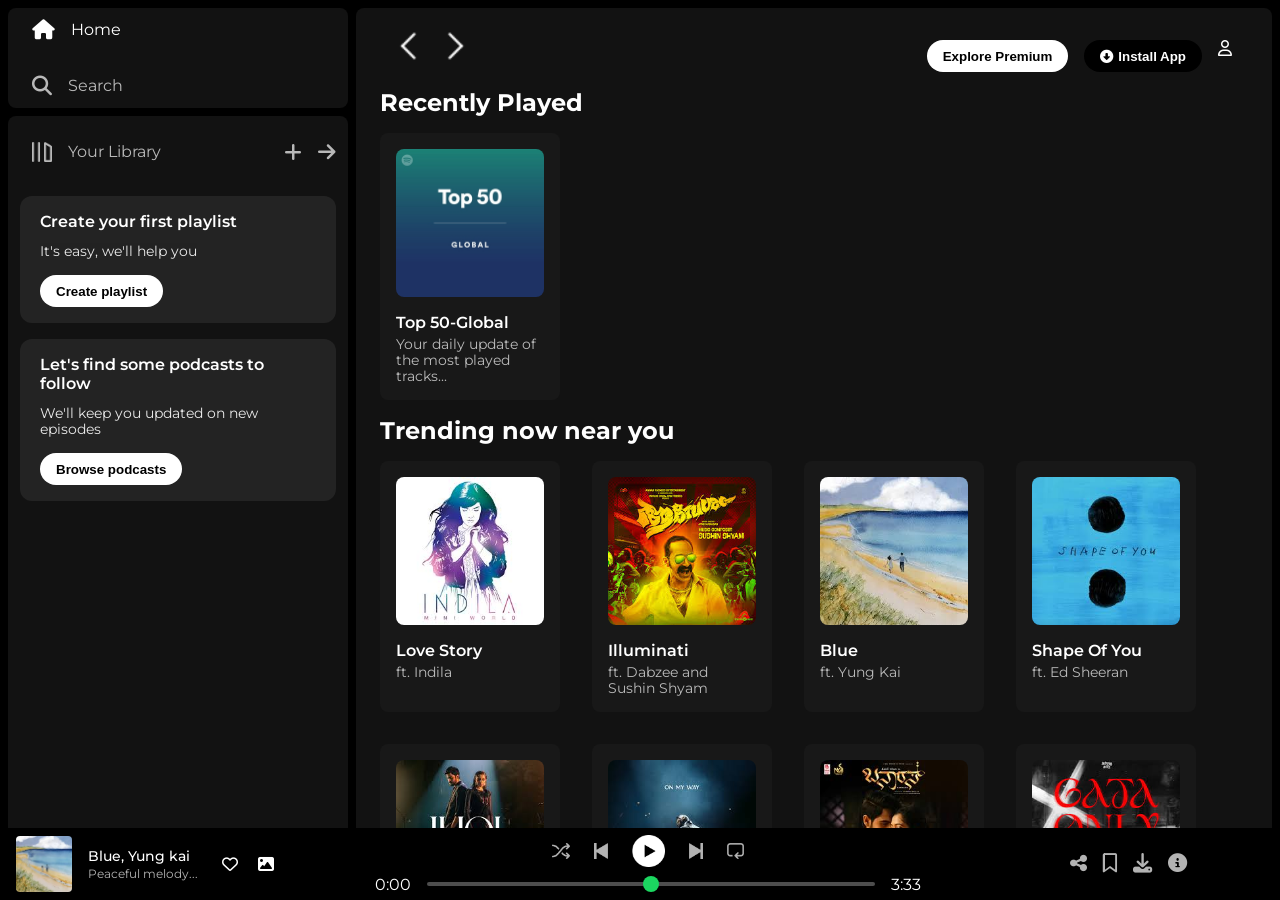
==== commit 214e4921: "Update index.html" ====
--- a/public/index.html
+++ b/public/index.html
@@ -27,7 +27,7 @@
             <div class="library">
                 <div class="options">
                     <div class="lib-option nav-option">
-                        <img src="../components/Library_icon.png" alt="Library Icon">
+                        <img src="/components/library_icon.png" alt="Library Icon">
                         <a href="#">Your Library</a>
                     </div>
                     <div class="icons">
@@ -181,3 +181,4 @@
 </body>
 </html>
 
+
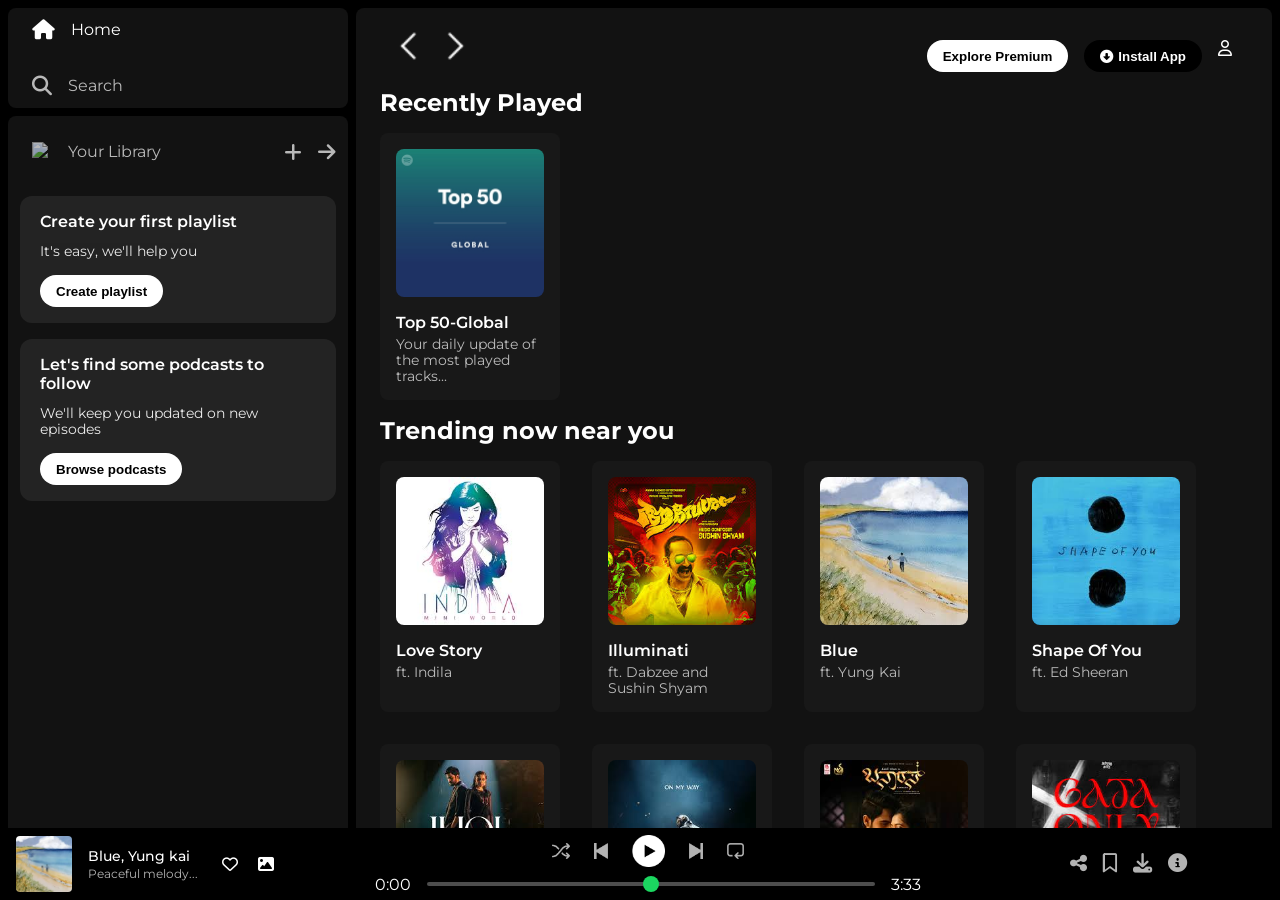
==== commit 378348d8: "Update index.html" ====
--- a/public/index.html
+++ b/public/index.html
@@ -27,7 +27,7 @@
             <div class="library">
                 <div class="options">
                     <div class="lib-option nav-option">
-                        <img src="/components/library_icon.png" alt="Library Icon">
+                        <img src="components/library_icon.png" alt="Library Icon">
                         <a href="#">Your Library</a>
                     </div>
                     <div class="icons">
@@ -182,3 +182,6 @@
 </html>
 
 
+
+
+
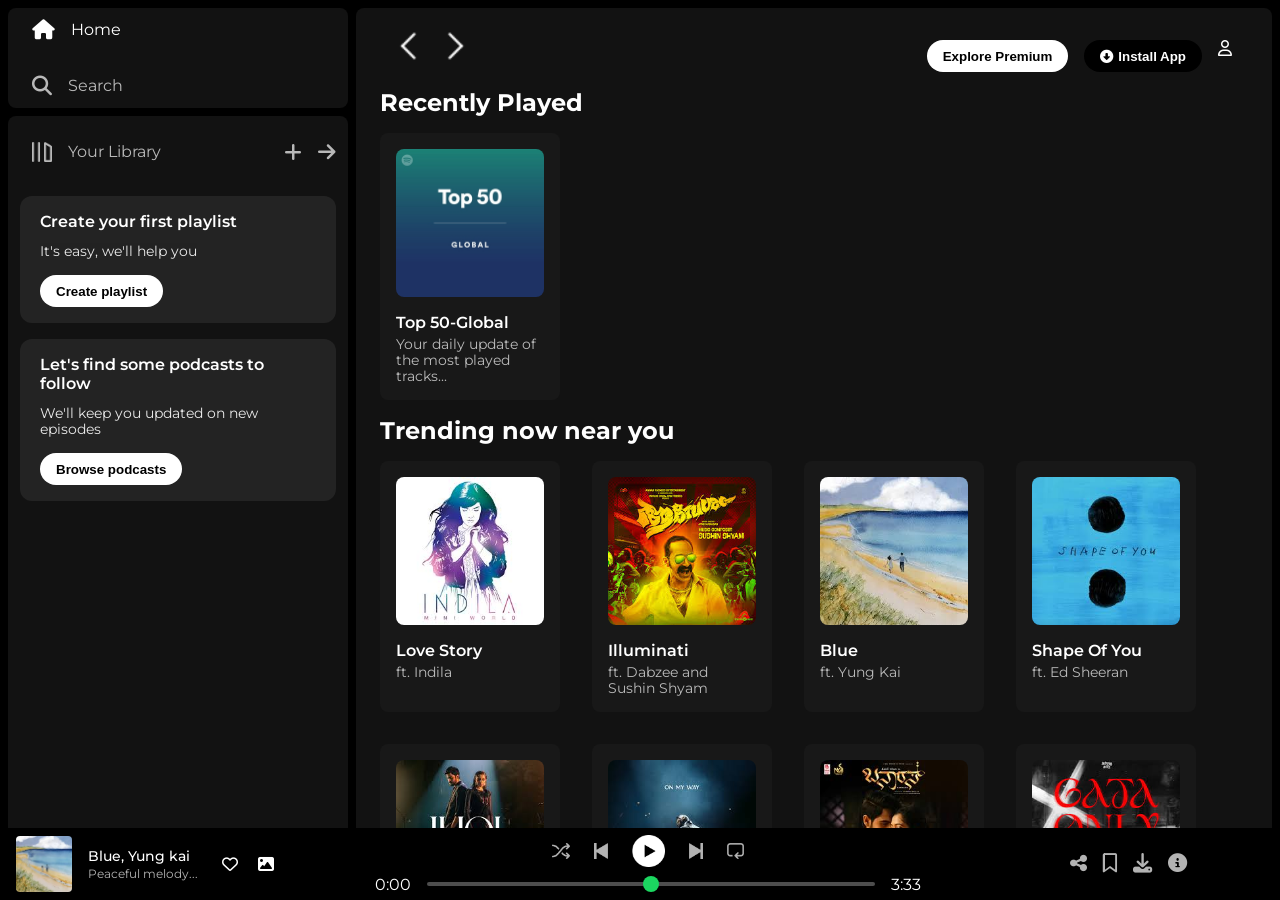
==== commit 4984b038: "Update index.html" ====
--- a/public/index.html
+++ b/public/index.html
@@ -27,7 +27,7 @@
             <div class="library">
                 <div class="options">
                     <div class="lib-option nav-option">
-                        <img src="components/library_icon.png" alt="Library Icon">
+                        <img src="../components/library_icon.png" alt="Library Icon">
                         <a href="#">Your Library</a>
                     </div>
                     <div class="icons">
@@ -185,3 +185,4 @@
 
 
 
+
